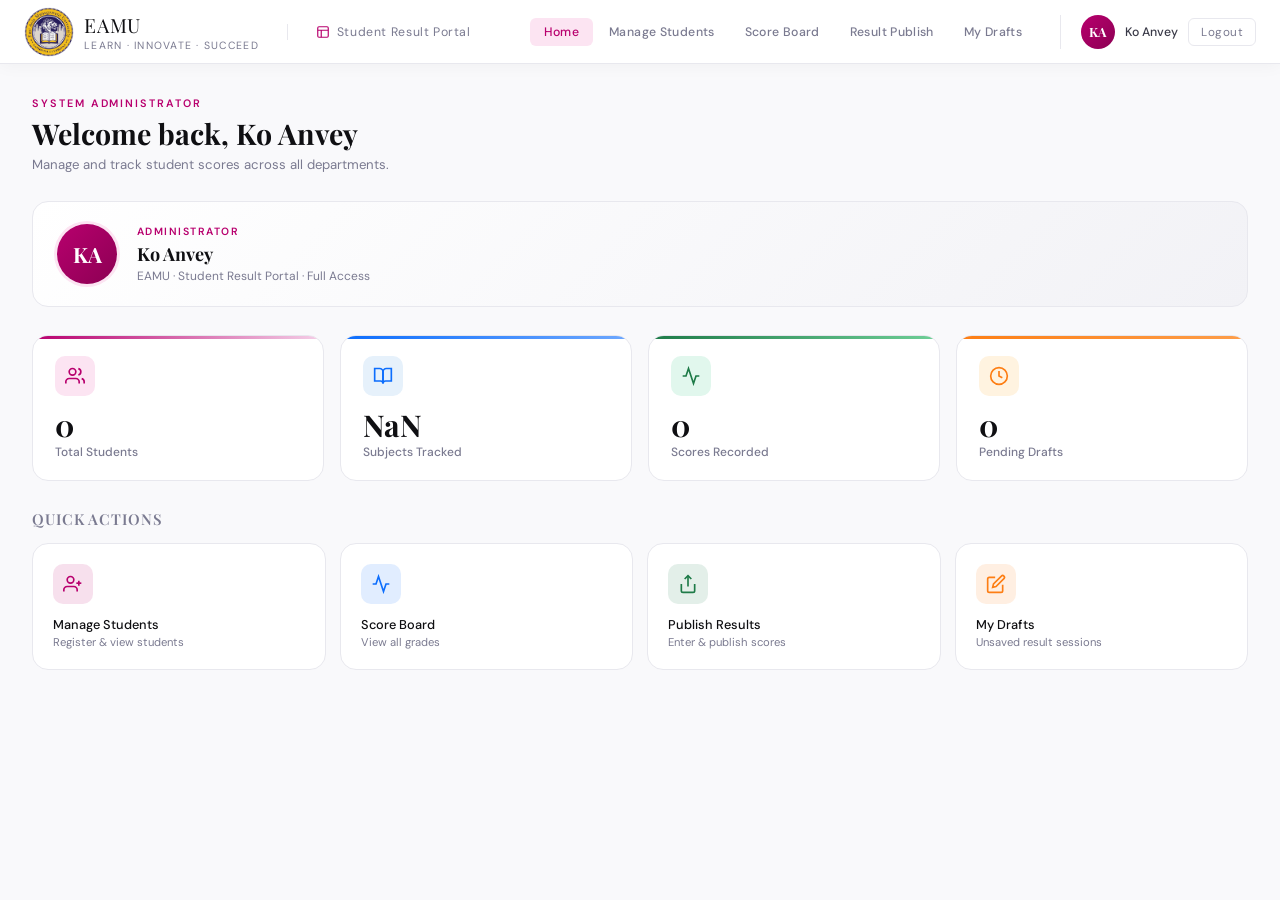
==== dashboard/admin/a_dashboard.html @ 16373d50 "initialTest1" ====
<!doctype html>
<html lang="en">
  <head>
    <meta charset="UTF-8" />
    <meta name="viewport" content="width=device-width, initial-scale=1.0" />
    <title>Dashboard · EAMU Student Result Portal</title>
    <link rel="stylesheet" href="a_dashboard.css" />
  </head>
  <body>
    <!-- ══ TOP BAR ══════════════════════════════════════════════ -->
    <header class="topbar">
      <a href="a_dashboard.html" class="topbar-brand">
        <div class="topbar-logo">
          <img src="../../image/Logo.png" />
        </div>
        <div>
          <div class="topbar-name">EAMU</div>
          <div class="topbar-tagline">Learn · Innovate · Succeed</div>
        </div>
      </a>
      <div class="topbar-portal">
        <svg
          viewBox="0 0 24 24"
          fill="none"
          stroke="currentColor"
          stroke-width="2"
        >
          <rect x="3" y="3" width="18" height="18" rx="2" />
          <path d="M3 9h18M9 21V9" />
        </svg>
        Student Result Portal
      </div>
      <nav class="topbar-nav" id="topbar-nav">
        <a href="a_dashboard.html">Home</a>
        <a href="a_manageStudent.html">Manage Students</a>
        <a href="a_scoreBoard.html">Score Board</a>
        <a href="a_resultPublish.html">Result Publish</a>
        <a href="a_myDraft.html">My Drafts</a>
      </nav>
      <div class="topbar-user">
        <div class="topbar-avatar">KA</div>
        <span class="topbar-username">Ko Anvey</span>
        <button
          class="btn-logout"
          onclick="showToast('Logged out successfully', 'success')"
        >
          Logout
        </button>
      </div>
      <button class="hamburger" id="hamburger" aria-label="Menu">
        <span></span><span></span><span></span>
      </button>
    </header>

    <!-- ══ PAGE CONTENT ══════════════════════════════════════════ -->
    <div class="page-wrapper">
      <main class="main-content">
        <!-- Hero greeting -->
        <div class="page-header">
          <div class="page-header-label">System Administrator</div>
          <h1>Welcome back, Ko Anvey</h1>
          <p>Manage and track student scores across all departments.</p>
        </div>

        <!-- Admin Profile -->
        <div class="profile-section">
          <div class="profile-avatar-lg">KA</div>
          <div class="profile-info">
            <div class="role-badge">Administrator</div>
            <div class="admin-name">Ko Anvey</div>
            <div class="admin-sub">
              EAMU · Student Result Portal · Full Access
            </div>
          </div>
        </div>

        <!-- Stats -->
        <div class="stats-grid" id="stats-grid">
          <div class="stat-card gold">
            <div class="stat-icon">
              <svg
                viewBox="0 0 24 24"
                fill="none"
                stroke="currentColor"
                stroke-width="2"
              >
                <path d="M17 21v-2a4 4 0 0 0-4-4H5a4 4 0 0 0-4 4v2" />
                <circle cx="9" cy="7" r="4" />
                <path d="M23 21v-2a4 4 0 0 0-3-3.87" />
                <path d="M16 3.13a4 4 0 0 1 0 7.75" />
              </svg>
            </div>
            <div class="stat-value" id="stat-students">0</div>
            <div class="stat-label">Total Students</div>
          </div>
          <div class="stat-card blue">
            <div class="stat-icon">
              <svg
                viewBox="0 0 24 24"
                fill="none"
                stroke="currentColor"
                stroke-width="2"
              >
                <path d="M2 3h6a4 4 0 0 1 4 4v14a3 3 0 0 0-3-3H2z" />
                <path d="M22 3h-6a4 4 0 0 0-4 4v14a3 3 0 0 1 3-3h7z" />
              </svg>
            </div>
            <div class="stat-value" id="stat-subjects">0</div>
            <div class="stat-label">Subjects Tracked</div>
          </div>
          <div class="stat-card green">
            <div class="stat-icon">
              <svg
                viewBox="0 0 24 24"
                fill="none"
                stroke="currentColor"
                stroke-width="2"
              >
                <polyline points="22 12 18 12 15 21 9 3 6 12 2 12" />
              </svg>
            </div>
            <div class="stat-value" id="stat-scores">0</div>
            <div class="stat-label">Scores Recorded</div>
          </div>
          <div class="stat-card orange">
            <div class="stat-icon">
              <svg
                viewBox="0 0 24 24"
                fill="none"
                stroke="currentColor"
                stroke-width="2"
              >
                <circle cx="12" cy="12" r="10" />
                <polyline points="12 6 12 12 16 14" />
              </svg>
            </div>
            <div class="stat-value" id="stat-drafts">0</div>
            <div class="stat-label">Pending Drafts</div>
          </div>
        </div>

        <!-- Quick Actions -->
        <h2 style="font-family: var(--font-display); font-size: 1rem; color: var(--ink3); margin-bottom: 14px; letter-spacing: 0.06em; text-transform: uppercase; font-weight: 600;">
          Quick Actions
        </h2>
        <div class="quick-links">
          <a href="a_manageStudent.html" class="quick-link">
            <div class="ql-icon" style="background: rgba(184, 0, 110, 0.12); color: var(--m)">
              <svg viewBox="0 0 24 24" fill="none" stroke="currentColor" stroke-width="2">
                <path d="M17 21v-2a4 4 0 0 0-4-4H5a4 4 0 0 0-4 4v2" />
                <circle cx="9" cy="7" r="4" />
                <line x1="19" y1="8" x2="19" y2="14" />
                <line x1="22" y1="11" x2="16" y2="11" />
              </svg>
            </div>
            <div>
              <div class="ql-label">Manage Students</div>
              <div class="ql-sub">Register & view students</div>
            </div>
          </a>
          <a href="a_scoreBoard.html" class="quick-link">
            <div class="ql-icon" style="background: rgba(13, 110, 253, 0.12); color: var(--info)">
              <svg viewBox="0 0 24 24" fill="none" stroke="currentColor" stroke-width="2">
                <polyline points="22 12 18 12 15 21 9 3 6 12 2 12" />
              </svg>
            </div>
            <div>
              <div class="ql-label">Score Board</div>
              <div class="ql-sub">View all grades</div>
            </div>
          </a>
          <a href="a_resultPublish.html" class="quick-link">
            <div class="ql-icon" style="background: rgba(30, 123, 72, 0.12); color: var(--ok)">
              <svg viewBox="0 0 24 24" fill="none" stroke="currentColor" stroke-width="2">
                <path d="M4 12v8a2 2 0 0 0 2 2h12a2 2 0 0 0 2-2v-8" />
                <polyline points="16 6 12 2 8 6" />
                <line x1="12" y1="2" x2="12" y2="15" />
              </svg>
            </div>
            <div>
              <div class="ql-label">Publish Results</div>
              <div class="ql-sub">Enter & publish scores</div>
            </div>
          </a>
          <a href="a_myDraft.html" class="quick-link">
            <div class="ql-icon" style="background: rgba(253, 126, 20, 0.12); color: var(--warning)">
              <svg viewBox="0 0 24 24" fill="none" stroke="currentColor" stroke-width="2">
                <path d="M11 4H4a2 2 0 0 0-2 2v14a2 2 0 0 0 2 2h14a2 2 0 0 0 2-2v-7" />
                <path d="M18.5 2.5a2.121 2.121 0 0 1 3 3L12 15l-4 1 1-4 9.5-9.5z" />
              </svg>
            </div>
            <div>
              <div class="ql-label">My Drafts</div>
              <div class="ql-sub">Unsaved result sessions</div>
            </div>
          </a>
        </div>
      </main>
    </div>

    <div id="toast-container" class="toast-container"></div>

    <script src="a_shared.js"></script>
    <script src="a_dashboard.js"></script>
  </body>
</html>
---- dashboard/admin/a_dashboard.css ----
@import url("https://fonts.googleapis.com/css2?family=Playfair+Display:wght@600;700&family=DM+Sans:wght@300;400;500;600&display=swap");

/* ============================================================
   EAMU Student Result Portal — Shared Stylesheet
   Aesthetic: Professional Admin · Magenta + Neutral · Clean
   ============================================================ */

*,
*::before,
*::after {
  box-sizing: border-box;
  margin: 0;
  padding: 0;
}

:root {
  --m: #b8006e;
  --m2: #8c0053;
  --m3: #fce4f2;
  --m4: #f5d0e8;
  --ink: #0f0f12;
  --ink2: #3a3a48;
  --ink3: #7a7a90;
  --ink4: #b8b8c8;
  --s0: #f9f9fb;
  --s1: #f2f2f6;
  --s2: #e8e8ee;
  --wh: #ffffff;
  --ok: #1e7b48;
  --ok2: #e1f7ed;
  --warn: #b45f06;
  --warn2: #fff3e0;
  --danger: #dc3545;
  --info: #0d6efd;
  --warning: #fd7e14;
  
  --radius: 10px;
  --radius-lg: 16px;
  --shadow: 0 4px 24px rgba(0, 0, 0, 0.08);
  --shadow-sm: 0 2px 8px rgba(0, 0, 0, 0.04);

  --sidebar-w: 240px;
  --header-h: 64px;
  --font-display: "Playfair Display", Georgia, serif;
  --font-body: "DM Sans", sans-serif;
}

html {
  font-size: 15px;
}
body {
  font-family: var(--font-body);
  background: var(--s0);
  color: var(--ink);
  min-height: 100vh;
  display: flex;
  flex-direction: column;
}

/* ── Scrollbar ── */
::-webkit-scrollbar {
  width: 6px;
  height: 6px;
}
::-webkit-scrollbar-track {
  background: var(--s2);
}
::-webkit-scrollbar-thumb {
  background: var(--ink4);
  border-radius: 3px;
}

/* ════════════════════════════════════════
   TOPBAR
   ════════════════════════════════════════ */
.topbar {
  position: fixed;
  top: 0;
  left: 0;
  right: 0;
  z-index: 100;
  height: var(--header-h);
  background: var(--wh);
  border-bottom: 1px solid var(--s2);
  display: flex;
  align-items: center;
  gap: 0;
  padding: 0 24px;
  box-shadow: 0 2px 16px rgba(0, 0, 0, 0.04);
}

.topbar-brand {
  display: flex;
  align-items: center;
  gap: 10px;
  text-decoration: none;
  flex-shrink: 0;
}
.topbar-logo {
  width: 50px;
  height: 50px;
  border-radius: 50%;
  overflow: hidden;
  display: flex;
  align-items: center;
  justify-content: center;
  background: transparent;
}

.topbar-logo img {
  width: 100%;
  height: 100%;
  object-fit: cover;
  border-radius: 50%;
}

.topbar-name {
  font-family: var(--font-display);
  font-size: 1.3rem;
  color: var(--ink);
  letter-spacing: 0.04em;
}
.topbar-tagline {
  font-size: 0.7rem;
  color: var(--ink3);
  letter-spacing: 0.12em;
  text-transform: uppercase;
  margin-top: 1px;
}

.topbar-portal {
  display: flex;
  align-items: center;
  gap: 7px;
  margin-left: 28px;
  padding-left: 28px;
  border-left: 1px solid var(--s2);
  color: var(--ink3);
  font-size: 0.82rem;
  letter-spacing: 0.05em;
}
.topbar-portal svg {
  color: var(--m);
  width: 14px;
  height: 14px;
}

.topbar-nav {
  display: flex;
  align-items: center;
  gap: 2px;
  margin-left: auto;
  margin-right: 24px;
}
.topbar-nav a {
  text-decoration: none;
  color: var(--ink3);
  font-size: 0.82rem;
  font-weight: 500;
  padding: 6px 14px;
  border-radius: 6px;
  letter-spacing: 0.03em;
  transition: all 0.2s;
  white-space: nowrap;
}
.topbar-nav a:hover {
  color: var(--ink);
  background: var(--s1);
}
.topbar-nav a.active {
  color: var(--m);
  background: var(--m3);
}

.topbar-user {
  display: flex;
  align-items: center;
  gap: 10px;
  padding-left: 20px;
  border-left: 1px solid var(--s2);
  flex-shrink: 0;
}
.topbar-avatar {
  width: 34px;
  height: 34px;
  background: linear-gradient(135deg, var(--m), var(--m2));
  border-radius: 50%;
  display: flex;
  align-items: center;
  justify-content: center;
  font-family: var(--font-display);
  font-size: 0.85rem;
  color: var(--wh);
  font-weight: 700;
}
.topbar-username {
  font-size: 0.82rem;
  font-weight: 500;
  color: var(--ink2);
}

.btn-logout {
  background: transparent;
  border: 1px solid var(--s2);
  color: var(--ink3);
  font-family: var(--font-body);
  font-size: 0.78rem;
  padding: 5px 12px;
  border-radius: 6px;
  cursor: pointer;
  transition: all 0.2s;
  letter-spacing: 0.04em;
}
.btn-logout:hover {
  border-color: var(--danger);
  color: var(--danger);
}

/* ── Hamburger ── */
.hamburger {
  display: none;
  background: none;
  border: none;
  cursor: pointer;
  flex-direction: column;
  gap: 5px;
  padding: 4px;
  margin-left: auto;
}
.hamburger span {
  display: block;
  width: 22px;
  height: 2px;
  background: var(--ink);
  border-radius: 2px;
  transition: transform 0.3s, opacity 0.3s;
}

/* ════════════════════════════════════════
   LAYOUT WRAPPER
   ════════════════════════════════════════ */
.page-wrapper {
  margin-top: var(--header-h);
  min-height: calc(100vh - var(--header-h));
  display: flex;
}

/* ════════════════════════════════════════
   MAIN CONTENT AREA
   ════════════════════════════════════════ */
.main-content {
  flex: 1;
  padding: 32px 32px 40px;
  min-width: 0;
  overflow-x: hidden;
}

/* ── Page Header ── */
.page-header {
  margin-bottom: 28px;
}
.page-header-label {
  font-size: 0.72rem;
  letter-spacing: 0.18em;
  text-transform: uppercase;
  color: var(--m);
  font-weight: 600;
  margin-bottom: 6px;
}
.page-header h1 {
  font-family: var(--font-display);
  font-size: 1.9rem;
  color: var(--ink);
  font-weight: 700;
  line-height: 1.2;
}
.page-header p {
  color: var(--ink3);
  font-size: 0.88rem;
  margin-top: 6px;
}

/* ════════════════════════════════════════
   CARDS
   ════════════════════════════════════════ */
.card {
  background: var(--wh);
  border: 1px solid var(--s2);
  border-radius: var(--radius-lg);
  padding: 24px;
  box-shadow: var(--shadow-sm);
}
.card-header {
  display: flex;
  align-items: center;
  justify-content: space-between;
  margin-bottom: 20px;
  flex-wrap: wrap;
  gap: 12px;
}
.card-title {
  font-family: var(--font-display);
  font-size: 1.1rem;
  color: var(--ink);
  display: flex;
  align-items: center;
  gap: 8px;
}
.card-title-icon {
  width: 32px;
  height: 32px;
  background: var(--m3);
  border-radius: 8px;
  display: flex;
  align-items: center;
  justify-content: center;
  color: var(--m);
}
.card-title-icon svg {
  width: 16px;
  height: 16px;
}

/* ── Stat Cards ── */
.stats-grid {
  display: grid;
  grid-template-columns: repeat(auto-fit, minmax(200px, 1fr));
  gap: 16px;
  margin-bottom: 28px;
}
.stat-card {
  background: var(--wh);
  border: 1px solid var(--s2);
  border-radius: var(--radius-lg);
  padding: 20px 22px;
  position: relative;
  overflow: hidden;
  transition: transform 0.2s, border-color 0.2s;
}
.stat-card:hover {
  transform: translateY(-2px);
  border-color: var(--m4);
}
.stat-card::before {
  content: "";
  position: absolute;
  top: 0;
  left: 0;
  right: 0;
  height: 3px;
}
.stat-card.gold::before {
  background: linear-gradient(90deg, var(--m), var(--m4));
}
.stat-card.blue::before {
  background: linear-gradient(90deg, var(--info), #6ea8fe);
}
.stat-card.green::before {
  background: linear-gradient(90deg, var(--ok), #6fcf97);
}
.stat-card.orange::before {
  background: linear-gradient(90deg, var(--warning), #fd9e4a);
}
.stat-icon {
  width: 40px;
  height: 40px;
  border-radius: 10px;
  display: flex;
  align-items: center;
  justify-content: center;
  margin-bottom: 14px;
}
.stat-icon svg {
  width: 20px;
  height: 20px;
}
.stat-card.gold .stat-icon {
  background: var(--m3);
  color: var(--m);
}
.stat-card.blue .stat-icon {
  background: #e6f1fb;
  color: var(--info);
}
.stat-card.green .stat-icon {
  background: var(--ok2);
  color: var(--ok);
}
.stat-card.orange .stat-icon {
  background: var(--warn2);
  color: var(--warning);
}
.stat-value {
  font-family: var(--font-display);
  font-size: 2rem;
  font-weight: 700;
  color: var(--ink);
  line-height: 1;
  margin-bottom: 4px;
}
.stat-label {
  font-size: 0.8rem;
  color: var(--ink3);
  font-weight: 500;
}

/* ════════════════════════════════════════
   BUTTONS
   ════════════════════════════════════════ */
.btn {
  display: inline-flex;
  align-items: center;
  gap: 7px;
  font-family: var(--font-body);
  font-weight: 500;
  font-size: 0.84rem;
  letter-spacing: 0.03em;
  padding: 9px 18px;
  border-radius: 8px;
  border: none;
  cursor: pointer;
  transition: all 0.2s;
  text-decoration: none;
  white-space: nowrap;
}
.btn svg {
  width: 15px;
  height: 15px;
  flex-shrink: 0;
}
.btn-primary {
  background: var(--m);
  color: var(--wh);
  font-weight: 600;
}
.btn-primary:hover {
  background: var(--m2);
  transform: translateY(-1px);
  box-shadow: 0 4px 12px rgba(184, 0, 110, 0.2);
}
.btn-outline {
  background: transparent;
  border: 1px solid var(--s2);
  color: var(--ink2);
}
.btn-outline:hover {
  border-color: var(--m);
  color: var(--m);
}
.btn-danger {
  background: rgba(220, 53, 69, 0.08);
  border: 1px solid rgba(220, 53, 69, 0.2);
  color: var(--danger);
}
.btn-danger:hover {
  background: var(--danger);
  color: var(--wh);
}
.btn-success {
  background: var(--ok);
  color: var(--wh);
  font-weight: 600;
}
.btn-success:hover {
  background: #166b3e;
  transform: translateY(-1px);
}
.btn-sm {
  padding: 5px 12px;
  font-size: 0.78rem;
}
.btn-icon {
  padding: 7px;
  border-radius: 7px;
  background: transparent;
  border: 1px solid var(--s2);
  color: var(--ink3);
  cursor: pointer;
  transition: all 0.2s;
}
.btn-icon:hover {
  border-color: var(--m);
  color: var(--m);
}
.btn-icon svg {
  width: 15px;
  height: 15px;
  display: block;
}

/* ════════════════════════════════════════
   FORMS
   ════════════════════════════════════════ */
.form-group {
  margin-bottom: 16px;
}
.form-row {
  display: grid;
  grid-template-columns: repeat(auto-fit, minmax(200px, 1fr));
  gap: 16px;
}
label {
  display: block;
  font-size: 0.78rem;
  font-weight: 600;
  letter-spacing: 0.06em;
  text-transform: uppercase;
  color: var(--ink3);
  margin-bottom: 7px;
}
input[type="text"],
input[type="date"],
input[type="number"],
input[type="email"],
input[type="search"],
select,
textarea {
  width: 100%;
  background: var(--s0);
  border: 1px solid var(--s2);
  border-radius: 8px;
  color: var(--ink);
  font-family: var(--font-body);
  font-size: 0.88rem;
  padding: 10px 14px;
  outline: none;
  transition: border-color 0.2s, box-shadow 0.2s;
  appearance: none;
}
input:focus,
select:focus,
textarea:focus {
  border-color: var(--m);
  box-shadow: 0 0 0 3px rgba(184, 0, 110, 0.08);
}
input::placeholder {
  color: var(--ink4);
}
select option {
  background: var(--wh);
}
select {
  background-image: url("data:image/svg+xml,%3Csvg xmlns='http://www.w3.org/2000/svg' width='12' height='12' viewBox='0 0 24 24' fill='none' stroke='%237a7a90' stroke-width='2'%3E%3Cpath d='M6 9l6 6 6-6'/%3E%3C/svg%3E");
  background-repeat: no-repeat;
  background-position: right 12px center;
  padding-right: 36px;
}

/* Search box */
.search-box {
  position: relative;
  flex: 1;
  min-width: 160px;
  max-width: 320px;
}
.search-box svg {
  position: absolute;
  left: 12px;
  top: 50%;
  transform: translateY(-50%);
  width: 15px;
  height: 15px;
  color: var(--ink4);
  pointer-events: none;
}
.search-box input {
  padding-left: 38px;
}


/* ════════════════════════════════════════
   TABLE
   ════════════════════════════════════════ */
.table-wrap {
  overflow-x: auto;
  border-radius: 10px;
}
table {
  width: 100%;
  border-collapse: collapse;
  font-size: 0.85rem;
}
thead tr {
  background: var(--s1);
}
thead th {
  padding: 12px 16px;
  text-align: left;
  font-size: 0.72rem;
  font-weight: 600;
  letter-spacing: 0.1em;
  text-transform: uppercase;
  color: var(--ink3);
  border-bottom: 1px solid var(--s2);
  white-space: nowrap;
}
tbody tr {
  border-bottom: 1px solid var(--s2);
  transition: background 0.15s;
}
tbody tr:last-child {
  border-bottom: none;
}
tbody tr:hover {
  background: var(--m3);
}
tbody td {
  padding: 13px 16px;
  color: var(--ink2);
  vertical-align: middle;
}
.td-id {
  font-family: monospace;
  font-size: 0.8rem;
  color: var(--ink3);
}
.td-name {
  font-weight: 500;
  color: var(--ink);
}

/* ════════════════════════════════════════
   BADGES
   ════════════════════════════════════════ */
.badge {
  display: inline-flex;
  align-items: center;
  font-size: 0.72rem;
  font-weight: 600;
  padding: 3px 9px;
  border-radius: 20px;
  letter-spacing: 0.04em;
}
.badge-gold {
  background: var(--m3);
  color: var(--m);
}
.badge-blue {
  background: #e6f1fb;
  color: var(--info);
}
.badge-green {
  background: var(--ok2);
  color: var(--ok);
}
.badge-red {
  background: rgba(220, 53, 69, 0.1);
  color: var(--danger);
}
.badge-gray {
  background: var(--s1);
  color: var(--ink3);
}
.badge-orange {
  background: var(--warn2);
  color: var(--warning);
}

/* Grade badges */
.grade-A\+ {
  background: var(--ok2);
  color: #166b3e;
}
.grade-A {
  background: var(--ok2);
  color: var(--ok);
}
.grade-B {
  background: #e6f1fb;
  color: var(--info);
}
.grade-C {
  background: var(--m3);
  color: var(--m);
}
.grade-D {
  background: var(--warn2);
  color: var(--warning);
}
.grade-F {
  background: rgba(220, 53, 69, 0.1);
  color: var(--danger);
}
.grade-IP {
  background: var(--s1);
  color: var(--ink3);
}

/* ════════════════════════════════════════
   MODALS
   ════════════════════════════════════════ */
.modal-overlay {
  position: fixed;
  inset: 0;
  z-index: 200;
  background: rgba(15, 15, 18, 0.6);
  backdrop-filter: blur(4px);
  display: flex;
  align-items: center;
  justify-content: center;
  padding: 20px;
  opacity: 0;
  pointer-events: none;
  transition: opacity 0.25s;
}
.modal-overlay.open {
  opacity: 1;
  pointer-events: all;
}

.modal {
  background: var(--wh);
  border: 1px solid var(--s2);
  border-radius: var(--radius-lg);
  padding: 28px;
  width: 100%;
  max-width: 520px;
  box-shadow: 0 20px 60px rgba(0, 0, 0, 0.15);
  transform: translateY(12px);
  transition: transform 0.25s;
}
.modal-overlay.open .modal {
  transform: translateY(0);
}

.modal-header {
  display: flex;
  align-items: flex-start;
  justify-content: space-between;
  margin-bottom: 22px;
}
.modal-title {
  font-family: var(--font-display);
  font-size: 1.15rem;
  color: var(--ink);
}
.modal-close {
  background: none;
  border: none;
  cursor: pointer;
  color: var(--ink3);
  padding: 2px;
  transition: color 0.2s;
}
.modal-close:hover {
  color: var(--ink);
}
.modal-close svg {
  width: 20px;
  height: 20px;
}

.modal-footer {
  display: flex;
  gap: 10px;
  justify-content: flex-end;
  margin-top: 24px;
  padding-top: 20px;
  border-top: 1px solid var(--s2);
}

/* Confirm Modal */
.confirm-modal {
  max-width: 380px;
  text-align: center;
}
.confirm-modal .confirm-icon {
  width: 56px;
  height: 56px;
  border-radius: 50%;
  background: var(--m3);
  display: flex;
  align-items: center;
  justify-content: center;
  margin: 0 auto 16px;
  color: var(--m);
}
.confirm-modal .confirm-icon svg {
  width: 26px;
  height: 26px;
}
.confirm-modal .modal-title {
  margin-bottom: 8px;
}
.confirm-modal p {
  color: var(--ink3);
  font-size: 0.88rem;
  line-height: 1.6;
}
.confirm-modal .modal-footer {
  justify-content: center;
}

/* ════════════════════════════════════════
   EMPTY STATE
   ════════════════════════════════════════ */
.empty-state {
  text-align: center;
  padding: 48px 24px;
  color: var(--ink3);
}
.empty-state svg {
  width: 48px;
  height: 48px;
  margin: 0 auto 14px;
  color: var(--ink4);
  display: block;
}
.empty-state p {
  font-size: 0.88rem;
}

/* ════════════════════════════════════════
   TABS
   ════════════════════════════════════════ */
.tabs {
  display: flex;
  gap: 4px;
  border-bottom: 1px solid var(--s2);
  margin-bottom: 24px;
}
.tab-btn {
  background: none;
  border: none;
  cursor: pointer;
  font-family: var(--font-body);
  font-size: 0.85rem;
  font-weight: 500;
  color: var(--ink3);
  padding: 10px 18px;
  border-bottom: 2px solid transparent;
  margin-bottom: -1px;
  transition: all 0.2s;
  letter-spacing: 0.03em;
}
.tab-btn:hover {
  color: var(--ink);
}
.tab-btn.active {
  color: var(--m);
  border-bottom-color: var(--m);
}

.tab-panel {
  display: none;
}
.tab-panel.active {
  display: block;
}

/* ════════════════════════════════════════
   SCORE INPUT
   ════════════════════════════════════════ */
.score-input {
  width: 72px !important;
  text-align: center;
  font-weight: 600;
}

/* ════════════════════════════════════════
   PROFILE CARD (dashboard)
   ════════════════════════════════════════ */
.profile-section {
  display: flex;
  align-items: center;
  gap: 20px;
  padding: 22px 24px;
  background: linear-gradient(135deg, var(--wh), var(--s1));
  border: 1px solid var(--s2);
  border-radius: var(--radius-lg);
  margin-bottom: 28px;
}
.profile-avatar-lg {
  width: 60px;
  height: 60px;
  flex-shrink: 0;
  border-radius: 50%;
  background: linear-gradient(135deg, var(--m), var(--m2));
  display: flex;
  align-items: center;
  justify-content: center;
  font-family: var(--font-display);
  font-size: 1.4rem;
  color: var(--wh);
  font-weight: 700;
  box-shadow: 0 0 0 3px var(--m3);
}
.profile-info .role-badge {
  font-size: 0.7rem;
  letter-spacing: 0.14em;
  text-transform: uppercase;
  color: var(--m);
  font-weight: 600;
  margin-bottom: 4px;
}
.profile-info .admin-name {
  font-family: var(--font-display);
  font-size: 1.2rem;
  color: var(--ink);
  font-weight: 700;
}
.profile-info .admin-sub {
  font-size: 0.8rem;
  color: var(--ink3);
  margin-top: 2px;
}

/* ════════════════════════════════════════
   TOAST NOTIFICATION
   ════════════════════════════════════════ */
.toast-container {
  position: fixed;
  top: 80px;
  right: 24px;
  z-index: 999;
  display: flex;
  flex-direction: column;
  gap: 10px;
}
.toast {
  background: var(--wh);
  border: 1px solid var(--s2);
  border-radius: 10px;
  padding: 14px 18px;
  display: flex;
  align-items: center;
  gap: 12px;
  min-width: 280px;
  max-width: 360px;
  box-shadow: var(--shadow);
  animation: toastIn 0.3s ease forwards;
}
.toast.success {
  border-left: 3px solid var(--ok);
}
.toast.error {
  border-left: 3px solid var(--danger);
}
.toast.info {
  border-left: 3px solid var(--info);
}
.toast svg {
  width: 18px;
  height: 18px;
  flex-shrink: 0;
}
.toast.success svg {
  color: var(--ok);
}
.toast.error svg {
  color: var(--danger);
}
.toast.info svg {
  color: var(--info);
}
.toast-msg {
  font-size: 0.85rem;
  color: var(--ink2);
  flex: 1;
}
@keyframes toastIn {
  from {
    opacity: 0;
    transform: translateX(20px);
  }
  to {
    opacity: 1;
    transform: none;
  }
}

/* ════════════════════════════════════════
   QUICK LINKS (dashboard)
   ════════════════════════════════════════ */
.quick-links {
  display: grid;
  grid-template-columns: repeat(auto-fit, minmax(160px, 1fr));
  gap: 14px;
  margin-bottom: 28px;
}
.quick-link {
  background: var(--wh);
  border: 1px solid var(--s2);
  border-radius: var(--radius-lg);
  padding: 20px;
  text-decoration: none;
  display: flex;
  flex-direction: column;
  align-items: flex-start;
  gap: 12px;
  transition: all 0.22s;
}
.quick-link:hover {
  border-color: var(--m);
  transform: translateY(-3px);
  box-shadow: 0 8px 24px rgba(0, 0, 0, 0.08);
}
.ql-icon {
  width: 40px;
  height: 40px;
  border-radius: 10px;
  display: flex;
  align-items: center;
  justify-content: center;
}
.ql-icon svg {
  width: 20px;
  height: 20px;
}
.ql-label {
  font-size: 0.85rem;
  font-weight: 500;
  color: var(--ink);
}
.ql-sub {
  font-size: 0.75rem;
  color: var(--ink3);
  margin-top: 2px;
}

/* ── Divider ── */
.divider {
  height: 1px;
  background: var(--s2);
  margin: 24px 0;
}

/* ════════════════════════════════════════
   FILTER BAR
   ════════════════════════════════════════ */
.filter-bar {
  display: flex;
  align-items: center;
  gap: 12px;
  flex-wrap: wrap;
  margin-bottom: 20px;
}
.filter-bar select,
.filter-bar input {
  width: auto;
  min-width: 140px;
}

/* ════════════════════════════════════════
   STATUS PILL for result publish
   ════════════════════════════════════════ */
.status-dot {
  width: 7px;
  height: 7px;
  border-radius: 50%;
  display: inline-block;
  margin-right: 5px;
}
.status-published .status-dot {
  background: var(--ok);
}
.status-draft .status-dot {
  background: var(--warning);
}
.status-pending .status-dot {
  background: var(--ink3);
}

/* ════════════════════════════════════════
   RESPONSIVE
   ════════════════════════════════════════ */
@media (max-width: 900px) {
  .topbar-nav {
    display: none;
  }
  .topbar-nav.open {
    display: flex;
    flex-direction: column;
    position: fixed;
    top: var(--header-h);
    left: 0;
    right: 0;
    background: var(--wh);
    border-bottom: 1px solid var(--s2);
    padding: 12px 16px;
    z-index: 99;
    gap: 4px;
  }
  .topbar-nav.open a {
    display: block;
    padding: 10px 16px;
    border-radius: 8px;
  }
  .hamburger {
    display: flex;
    margin-left: auto;
  }
  .topbar-portal {
    display: none;
  }
  .topbar-user {
    margin-left: 16px;
  }
}
@media (max-width: 640px) {
  .main-content {
    padding: 20px 16px 32px;
  }
  .topbar {
    padding: 0 16px;
  }
  .topbar-tagline {
    display: none;
  }
  .stats-grid {
    grid-template-columns: 1fr 1fr;
  }
  .quick-links {
    grid-template-columns: 1fr 1fr;
  }
  .form-row {
    grid-template-columns: 1fr;
  }
  .page-header h1 {
    font-size: 1.5rem;
  }
  .topbar-username {
    display: none;
  }
  .filter-bar {
    flex-direction: column;
    align-items: stretch;
  }
  .filter-bar select,
  .filter-bar input,
  .search-box {
    width: 100%;
    max-width: 100%;
  }
  .modal {
    padding: 20px;
  }
}
@media (max-width: 400px) {
  .stats-grid {
    grid-template-columns: 1fr;
  }
  .quick-links {
    grid-template-columns: 1fr;
  }
}
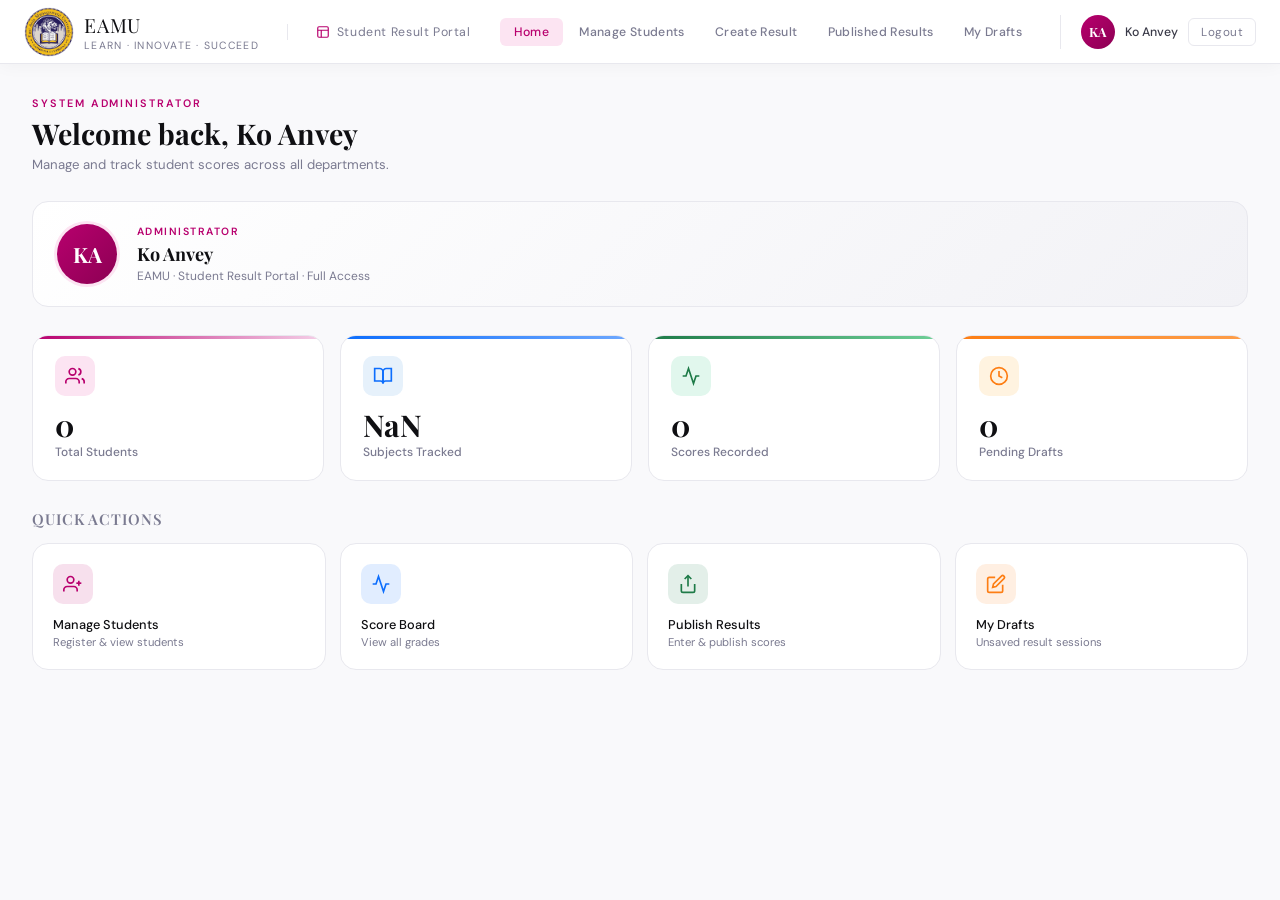
==== commit ec727171: "initialTest1" ====
--- a/dashboard/admin/a_dashboard.html
+++ b/dashboard/admin/a_dashboard.html
@@ -33,8 +33,8 @@
       <nav class="topbar-nav" id="topbar-nav">
         <a href="a_dashboard.html">Home</a>
         <a href="a_manageStudent.html">Manage Students</a>
-        <a href="a_scoreBoard.html">Score Board</a>
-        <a href="a_resultPublish.html">Result Publish</a>
+        <a href="a_createResult.html">Create Result</a>
+        <a href="a_resultPublish.html">Published Results</a>
         <a href="a_myDraft.html">My Drafts</a>
       </nav>
       <div class="topbar-user">
@@ -140,13 +140,31 @@
         </div>
 
         <!-- Quick Actions -->
-        <h2 style="font-family: var(--font-display); font-size: 1rem; color: var(--ink3); margin-bottom: 14px; letter-spacing: 0.06em; text-transform: uppercase; font-weight: 600;">
+        <h2
+          style="
+            font-family: var(--font-display);
+            font-size: 1rem;
+            color: var(--ink3);
+            margin-bottom: 14px;
+            letter-spacing: 0.06em;
+            text-transform: uppercase;
+            font-weight: 600;
+          "
+        >
           Quick Actions
         </h2>
         <div class="quick-links">
           <a href="a_manageStudent.html" class="quick-link">
-            <div class="ql-icon" style="background: rgba(184, 0, 110, 0.12); color: var(--m)">
-              <svg viewBox="0 0 24 24" fill="none" stroke="currentColor" stroke-width="2">
+            <div
+              class="ql-icon"
+              style="background: rgba(184, 0, 110, 0.12); color: var(--m)"
+            >
+              <svg
+                viewBox="0 0 24 24"
+                fill="none"
+                stroke="currentColor"
+                stroke-width="2"
+              >
                 <path d="M17 21v-2a4 4 0 0 0-4-4H5a4 4 0 0 0-4 4v2" />
                 <circle cx="9" cy="7" r="4" />
                 <line x1="19" y1="8" x2="19" y2="14" />
@@ -159,8 +177,16 @@
             </div>
           </a>
           <a href="a_scoreBoard.html" class="quick-link">
-            <div class="ql-icon" style="background: rgba(13, 110, 253, 0.12); color: var(--info)">
-              <svg viewBox="0 0 24 24" fill="none" stroke="currentColor" stroke-width="2">
+            <div
+              class="ql-icon"
+              style="background: rgba(13, 110, 253, 0.12); color: var(--info)"
+            >
+              <svg
+                viewBox="0 0 24 24"
+                fill="none"
+                stroke="currentColor"
+                stroke-width="2"
+              >
                 <polyline points="22 12 18 12 15 21 9 3 6 12 2 12" />
               </svg>
             </div>
@@ -170,8 +196,16 @@
             </div>
           </a>
           <a href="a_resultPublish.html" class="quick-link">
-            <div class="ql-icon" style="background: rgba(30, 123, 72, 0.12); color: var(--ok)">
-              <svg viewBox="0 0 24 24" fill="none" stroke="currentColor" stroke-width="2">
+            <div
+              class="ql-icon"
+              style="background: rgba(30, 123, 72, 0.12); color: var(--ok)"
+            >
+              <svg
+                viewBox="0 0 24 24"
+                fill="none"
+                stroke="currentColor"
+                stroke-width="2"
+              >
                 <path d="M4 12v8a2 2 0 0 0 2 2h12a2 2 0 0 0 2-2v-8" />
                 <polyline points="16 6 12 2 8 6" />
                 <line x1="12" y1="2" x2="12" y2="15" />
@@ -183,10 +217,25 @@
             </div>
           </a>
           <a href="a_myDraft.html" class="quick-link">
-            <div class="ql-icon" style="background: rgba(253, 126, 20, 0.12); color: var(--warning)">
-              <svg viewBox="0 0 24 24" fill="none" stroke="currentColor" stroke-width="2">
-                <path d="M11 4H4a2 2 0 0 0-2 2v14a2 2 0 0 0 2 2h14a2 2 0 0 0 2-2v-7" />
-                <path d="M18.5 2.5a2.121 2.121 0 0 1 3 3L12 15l-4 1 1-4 9.5-9.5z" />
+            <div
+              class="ql-icon"
+              style="
+                background: rgba(253, 126, 20, 0.12);
+                color: var(--warning);
+              "
+            >
+              <svg
+                viewBox="0 0 24 24"
+                fill="none"
+                stroke="currentColor"
+                stroke-width="2"
+              >
+                <path
+                  d="M11 4H4a2 2 0 0 0-2 2v14a2 2 0 0 0 2 2h14a2 2 0 0 0 2-2v-7"
+                />
+                <path
+                  d="M18.5 2.5a2.121 2.121 0 0 1 3 3L12 15l-4 1 1-4 9.5-9.5z"
+                />
               </svg>
             </div>
             <div>
@@ -203,4 +252,4 @@
     <script src="a_shared.js"></script>
     <script src="a_dashboard.js"></script>
   </body>
-</html>+</html>
